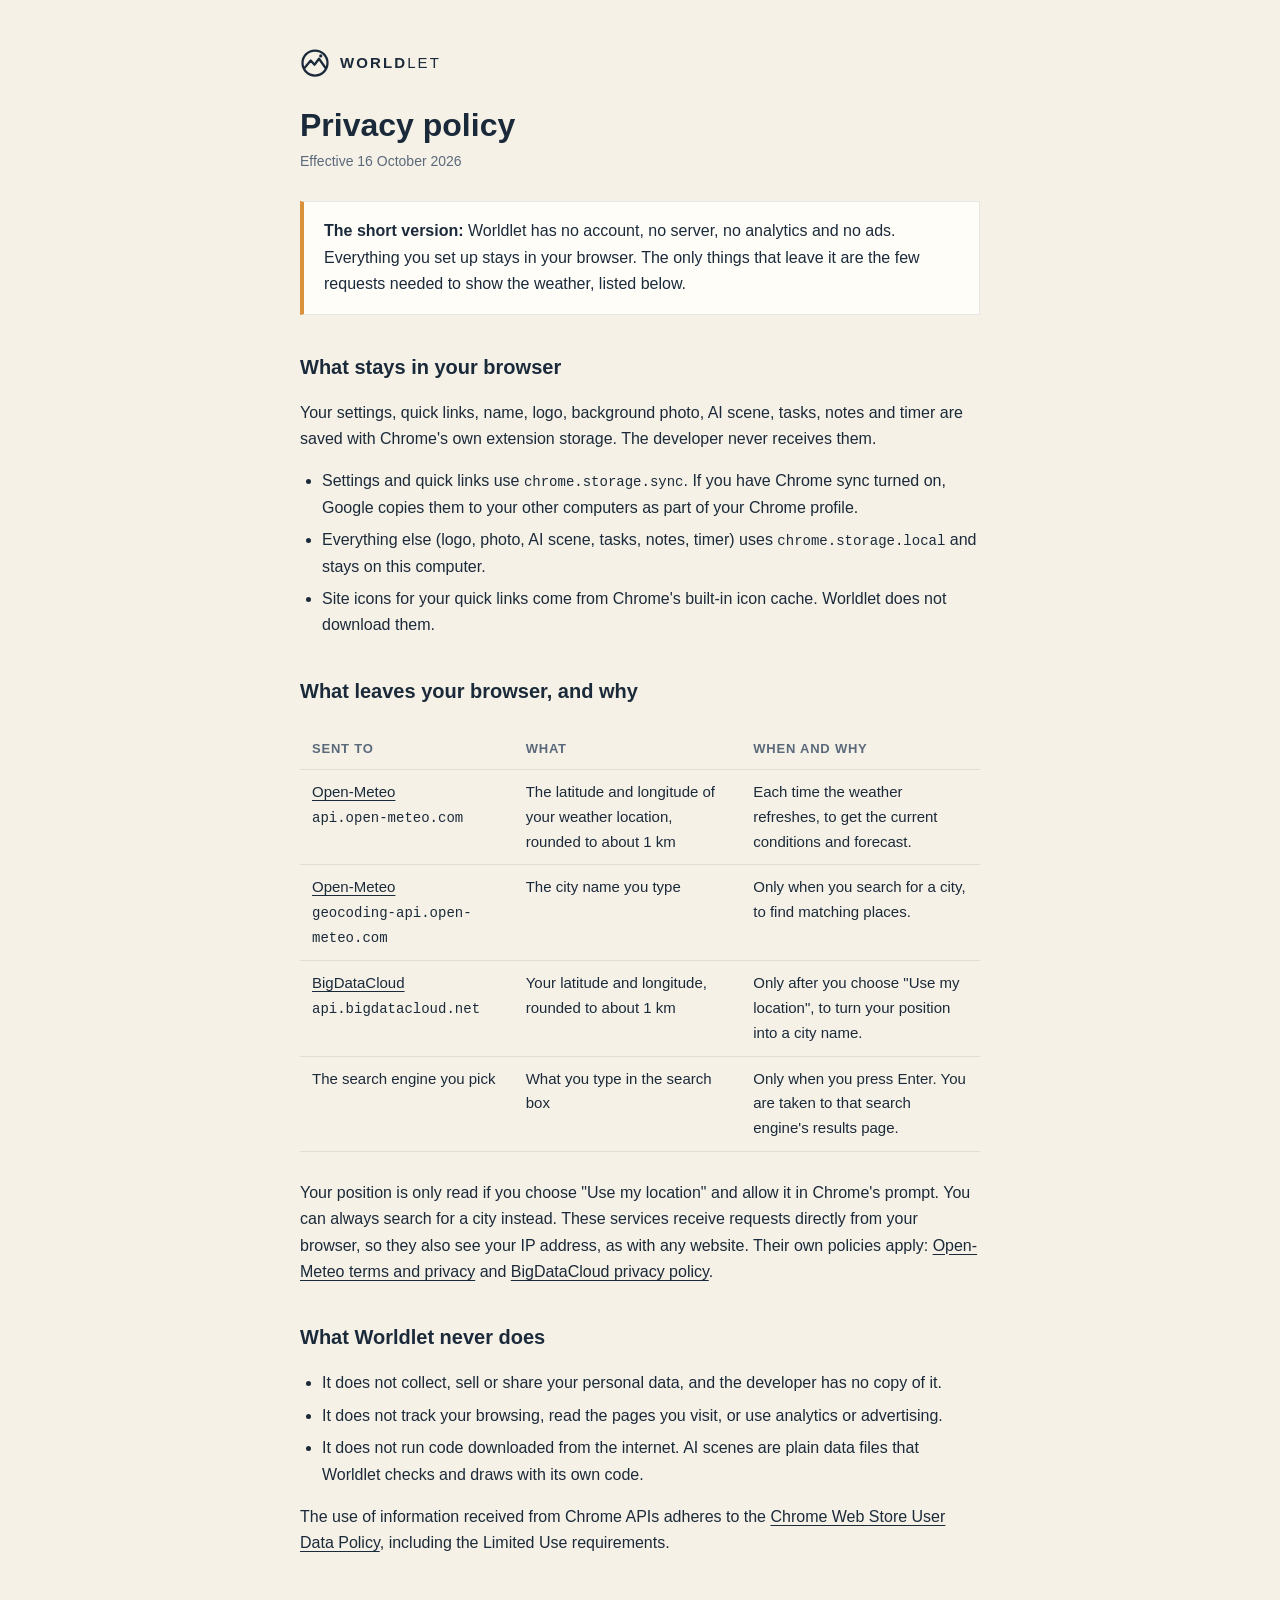
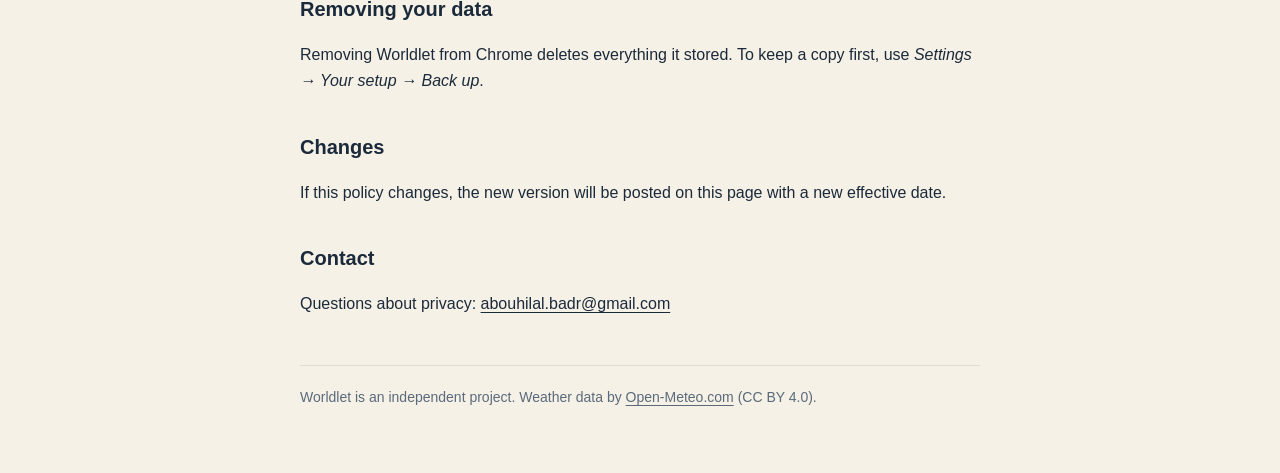
==== store/worldlet-site/privacy.html @ ae80c992 "Worldlet 1.0 A tiny living 3D world in every new tab: five scenes, live weather, photo and AI-made s" ====
<!doctype html>
<html lang="en">
<head>
<meta charset="utf-8" />
<meta name="viewport" content="width=device-width, initial-scale=1" />
<title>Worldlet privacy policy</title>
<meta name="description" content="How the Worldlet new-tab extension handles your data." />
<style>
  :root {
    --bg: #f6f1e7; --card: #fffdf8; --ink: #1b2a3a; --muted: #5a6a7b; --line: rgba(27, 42, 58, 0.1); --accent: #d9913a;
    color-scheme: light;
  }
  @media (prefers-color-scheme: dark) {
    :root { --bg: #10192b; --card: #17233a; --ink: #eef2f8; --muted: #a7b4c6; --line: rgba(255, 255, 255, 0.1); --accent: #f4c47f; color-scheme: dark; }
  }
  * { box-sizing: border-box; }
  body { margin: 0; background: var(--bg); color: var(--ink); font: 16px/1.65 -apple-system, BlinkMacSystemFont, "Segoe UI", Roboto, sans-serif; }
  main { max-width: 720px; margin: 0 auto; padding: 48px 20px 64px; }
  header { display: flex; align-items: center; gap: 10px; margin-bottom: 28px; }
  header svg { width: 30px; height: 30px; }
  header b { letter-spacing: 0.14em; font-size: 15px; }
  header span { letter-spacing: 0.14em; font-size: 15px; font-weight: 400; }
  h1 { font-size: 32px; line-height: 1.2; margin: 0 0 6px; }
  .date { color: var(--muted); margin: 0 0 28px; font-size: 14px; }
  .short { background: var(--card); border: 1px solid var(--line); border-left: 4px solid var(--accent); border-radius: 0; padding: 16px 20px; margin-bottom: 32px; }
  .short p { margin: 0; }
  h2 { font-size: 20px; margin: 36px 0 8px; }
  ul { padding-left: 22px; }
  li { margin: 6px 0; }
  table { width: 100%; border-collapse: collapse; margin: 12px 0; font-size: 15px; }
  th, td { text-align: left; vertical-align: top; padding: 10px 12px; border-bottom: 1px solid var(--line); }
  th { font-size: 13px; text-transform: uppercase; letter-spacing: 0.06em; color: var(--muted); font-weight: 600; }
  .wrap { overflow-x: auto; }
  code { font-size: 14px; }
  a { color: inherit; text-underline-offset: 3px; }
  footer { margin-top: 48px; padding-top: 20px; border-top: 1px solid var(--line); color: var(--muted); font-size: 14px; }
</style>
</head>
<body>
<main>
  <header>
    <svg viewBox="0 0 24 24" fill="none" stroke="currentColor" stroke-width="1.8" stroke-linejoin="round" stroke-linecap="round" aria-hidden="true"><circle cx="12" cy="12" r="10"/><path d="M3.4 16.2 8.6 10l3 3.4L15.2 8.6l5.4 7.6"/><circle cx="16.6" cy="6.3" r="1.3" fill="currentColor" stroke="none"/></svg>
    <div><b>WORLD</b><span>LET</span></div>
  </header>

  <h1>Privacy policy</h1>
  <p class="date">Effective 16 October 2026</p>

  <div class="short">
    <p><strong>The short version:</strong> Worldlet has no account, no server, no analytics and no ads. Everything you set up stays in your browser. The only things that leave it are the few requests needed to show the weather, listed below.</p>
  </div>

  <h2>What stays in your browser</h2>
  <p>Your settings, quick links, name, logo, background photo, AI scene, tasks, notes and timer are saved with Chrome's own extension storage. The developer never receives them.</p>
  <ul>
    <li>Settings and quick links use <code>chrome.storage.sync</code>. If you have Chrome sync turned on, Google copies them to your other computers as part of your Chrome profile.</li>
    <li>Everything else (logo, photo, AI scene, tasks, notes, timer) uses <code>chrome.storage.local</code> and stays on this computer.</li>
    <li>Site icons for your quick links come from Chrome's built-in icon cache. Worldlet does not download them.</li>
  </ul>

  <h2>What leaves your browser, and why</h2>
  <div class="wrap">
  <table>
    <thead><tr><th>Sent to</th><th>What</th><th>When and why</th></tr></thead>
    <tbody>
      <tr>
        <td><a href="https://open-meteo.com/">Open-Meteo</a><br><code>api.open-meteo.com</code></td>
        <td>The latitude and longitude of your weather location, rounded to about 1&nbsp;km</td>
        <td>Each time the weather refreshes, to get the current conditions and forecast.</td>
      </tr>
      <tr>
        <td><a href="https://open-meteo.com/">Open-Meteo</a><br><code>geocoding-api.open-meteo.com</code></td>
        <td>The city name you type</td>
        <td>Only when you search for a city, to find matching places.</td>
      </tr>
      <tr>
        <td><a href="https://www.bigdatacloud.com/">BigDataCloud</a><br><code>api.bigdatacloud.net</code></td>
        <td>Your latitude and longitude, rounded to about 1&nbsp;km</td>
        <td>Only after you choose "Use my location", to turn your position into a city name.</td>
      </tr>
      <tr>
        <td>The search engine you pick</td>
        <td>What you type in the search box</td>
        <td>Only when you press Enter. You are taken to that search engine's results page.</td>
      </tr>
    </tbody>
  </table>
  </div>
  <p>Your position is only read if you choose "Use my location" and allow it in Chrome's prompt. You can always search for a city instead. These services receive requests directly from your browser, so they also see your IP address, as with any website. Their own policies apply: <a href="https://open-meteo.com/en/terms">Open-Meteo terms and privacy</a> and <a href="https://www.bigdatacloud.com/privacy-policy">BigDataCloud privacy policy</a>.</p>

  <h2>What Worldlet never does</h2>
  <ul>
    <li>It does not collect, sell or share your personal data, and the developer has no copy of it.</li>
    <li>It does not track your browsing, read the pages you visit, or use analytics or advertising.</li>
    <li>It does not run code downloaded from the internet. AI scenes are plain data files that Worldlet checks and draws with its own code.</li>
  </ul>
  <p>The use of information received from Chrome APIs adheres to the <a href="https://developer.chrome.com/docs/webstore/program-policies/">Chrome Web Store User Data Policy</a>, including the Limited Use requirements.</p>

  <h2>Removing your data</h2>
  <p>Removing Worldlet from Chrome deletes everything it stored. To keep a copy first, use <em>Settings → Your setup → Back up</em>.</p>

  <h2>Changes</h2>
  <p>If this policy changes, the new version will be posted on this page with a new effective date.</p>

  <h2>Contact</h2>
  <p>Questions about privacy: <a href="mailto:abouhilal.badr@gmail.com">abouhilal.badr@gmail.com</a></p>

  <footer>Worldlet is an independent project. Weather data by <a href="https://open-meteo.com/">Open-Meteo.com</a> (CC BY 4.0).</footer>
</main>
</body>
</html>
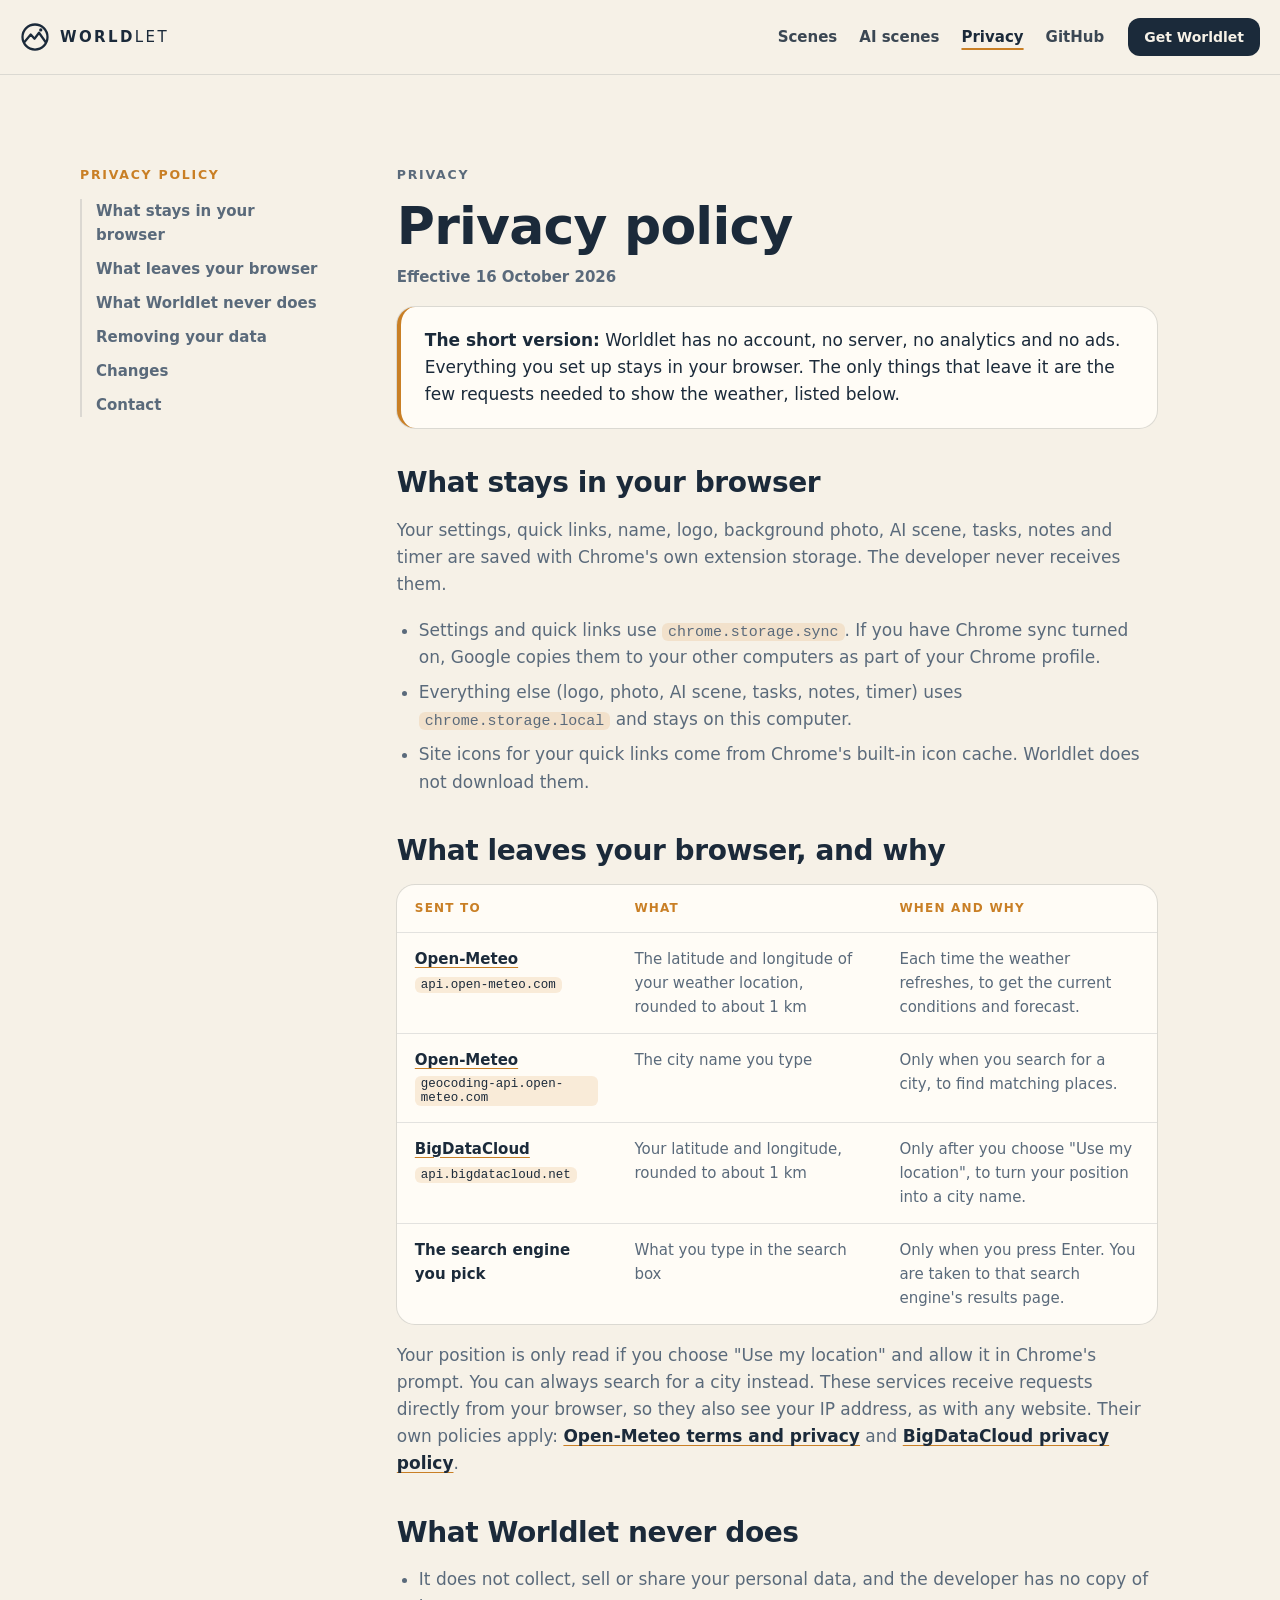
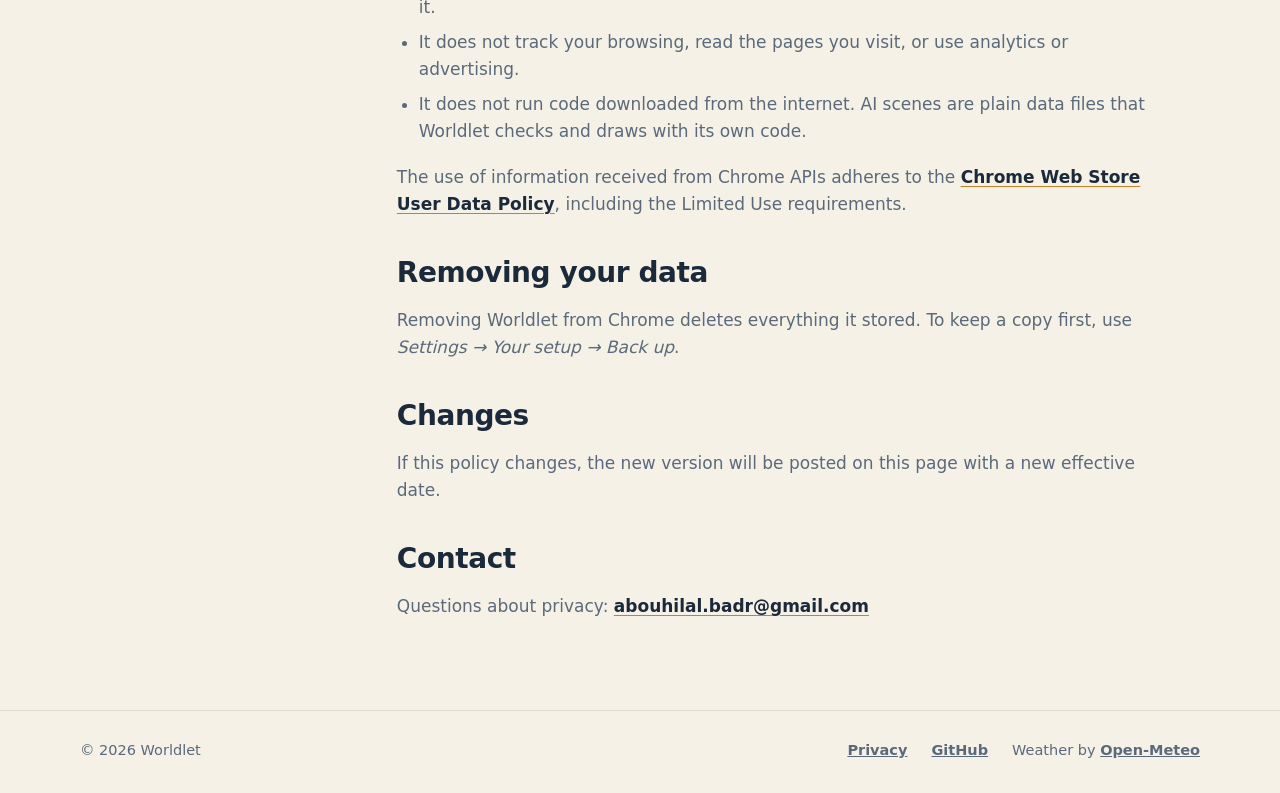
==== commit 4ddac7fa: "Fit the website to large screens and match the privacy page to it The hero grows taller and the page" ====
--- a/store/worldlet-site/privacy.html
+++ b/store/worldlet-site/privacy.html
@@ -2,110 +2,123 @@
 <html lang="en">
 <head>
 <meta charset="utf-8" />
-<meta name="viewport" content="width=device-width, initial-scale=1" />
+<meta name="viewport" content="width=device-width, initial-scale=1, viewport-fit=cover" />
 <title>Worldlet privacy policy</title>
 <meta name="description" content="How the Worldlet new-tab extension handles your data." />
-<style>
-  :root {
-    --bg: #f6f1e7; --card: #fffdf8; --ink: #1b2a3a; --muted: #5a6a7b; --line: rgba(27, 42, 58, 0.1); --accent: #d9913a;
-    color-scheme: light;
-  }
-  @media (prefers-color-scheme: dark) {
-    :root { --bg: #10192b; --card: #17233a; --ink: #eef2f8; --muted: #a7b4c6; --line: rgba(255, 255, 255, 0.1); --accent: #f4c47f; color-scheme: dark; }
-  }
-  * { box-sizing: border-box; }
-  body { margin: 0; background: var(--bg); color: var(--ink); font: 16px/1.65 -apple-system, BlinkMacSystemFont, "Segoe UI", Roboto, sans-serif; }
-  main { max-width: 720px; margin: 0 auto; padding: 48px 20px 64px; }
-  header { display: flex; align-items: center; gap: 10px; margin-bottom: 28px; }
-  header svg { width: 30px; height: 30px; }
-  header b { letter-spacing: 0.14em; font-size: 15px; }
-  header span { letter-spacing: 0.14em; font-size: 15px; font-weight: 400; }
-  h1 { font-size: 32px; line-height: 1.2; margin: 0 0 6px; }
-  .date { color: var(--muted); margin: 0 0 28px; font-size: 14px; }
-  .short { background: var(--card); border: 1px solid var(--line); border-left: 4px solid var(--accent); border-radius: 0; padding: 16px 20px; margin-bottom: 32px; }
-  .short p { margin: 0; }
-  h2 { font-size: 20px; margin: 36px 0 8px; }
-  ul { padding-left: 22px; }
-  li { margin: 6px 0; }
-  table { width: 100%; border-collapse: collapse; margin: 12px 0; font-size: 15px; }
-  th, td { text-align: left; vertical-align: top; padding: 10px 12px; border-bottom: 1px solid var(--line); }
-  th { font-size: 13px; text-transform: uppercase; letter-spacing: 0.06em; color: var(--muted); font-weight: 600; }
-  .wrap { overflow-x: auto; }
-  code { font-size: 14px; }
-  a { color: inherit; text-underline-offset: 3px; }
-  footer { margin-top: 48px; padding-top: 20px; border-top: 1px solid var(--line); color: var(--muted); font-size: 14px; }
-</style>
+<meta name="theme-color" content="#f6f1e7" />
+<link rel="icon" href="assets/icon48.png" />
+<link rel="apple-touch-icon" href="assets/icon128.png" />
+<link rel="preload" href="assets/fonts/nunito-latin-wght-normal.woff2" as="font" type="font/woff2" crossorigin />
+<link rel="stylesheet" href="site.css" />
 </head>
-<body>
+<body class="page">
+
+<header class="topbar">
+  <nav class="nav nav-page" aria-label="Main">
+    <a class="brand" href="/" aria-label="Worldlet home">
+      <svg viewBox="0 0 24 24" fill="none" stroke="currentColor" stroke-width="1.8" stroke-linejoin="round" stroke-linecap="round" aria-hidden="true"><circle cx="12" cy="12" r="10"/><path d="M3.4 16.2 8.6 10l3 3.4L15.2 8.6l5.4 7.6"/><circle cx="16.6" cy="6.3" r="1.3" fill="currentColor" stroke="none"/></svg>
+      <span><b>WORLD</b>LET</span>
+    </a>
+    <div class="nav-links">
+      <a href="/#scenes">Scenes</a>
+      <a href="/#ai">AI scenes</a>
+      <a href="privacy" aria-current="page">Privacy</a>
+      <a href="https://github.com/abouhilalbadr/worldlet">GitHub</a>
+    </div>
+    <a class="btn btn-small" href="/#get">Get Worldlet</a>
+  </nav>
+</header>
+
 <main>
-  <header>
-    <svg viewBox="0 0 24 24" fill="none" stroke="currentColor" stroke-width="1.8" stroke-linejoin="round" stroke-linecap="round" aria-hidden="true"><circle cx="12" cy="12" r="10"/><path d="M3.4 16.2 8.6 10l3 3.4L15.2 8.6l5.4 7.6"/><circle cx="16.6" cy="6.3" r="1.3" fill="currentColor" stroke="none"/></svg>
-    <div><b>WORLD</b><span>LET</span></div>
-  </header>
+  <section class="band doc-band">
+    <div class="wrap doc-grid">
+      <aside class="toc" aria-label="On this page">
+        <p class="eyebrow">Privacy policy</p>
+        <ol>
+          <li><a href="#stays">What stays in your browser</a></li>
+          <li><a href="#leaves">What leaves your browser</a></li>
+          <li><a href="#never">What Worldlet never does</a></li>
+          <li><a href="#removing">Removing your data</a></li>
+          <li><a href="#changes">Changes</a></li>
+          <li><a href="#contact">Contact</a></li>
+        </ol>
+      </aside>
 
-  <h1>Privacy policy</h1>
-  <p class="date">Effective 16 October 2026</p>
+      <article class="doc">
+        <p class="eyebrow">Privacy</p>
+        <h1>Privacy policy</h1>
+        <p class="doc-date">Effective 16 October 2026</p>
 
-  <div class="short">
-    <p><strong>The short version:</strong> Worldlet has no account, no server, no analytics and no ads. Everything you set up stays in your browser. The only things that leave it are the few requests needed to show the weather, listed below.</p>
+        <div class="callout">
+          <p><strong>The short version:</strong> Worldlet has no account, no server, no analytics and no ads. Everything you set up stays in your browser. The only things that leave it are the few requests needed to show the weather, listed below.</p>
+        </div>
+
+        <h2 id="stays">What stays in your browser</h2>
+        <p>Your settings, quick links, name, logo, background photo, AI scene, tasks, notes and timer are saved with Chrome's own extension storage. The developer never receives them.</p>
+        <ul>
+          <li>Settings and quick links use <code>chrome.storage.sync</code>. If you have Chrome sync turned on, Google copies them to your other computers as part of your Chrome profile.</li>
+          <li>Everything else (logo, photo, AI scene, tasks, notes, timer) uses <code>chrome.storage.local</code> and stays on this computer.</li>
+          <li>Site icons for your quick links come from Chrome's built-in icon cache. Worldlet does not download them.</li>
+        </ul>
+
+        <h2 id="leaves">What leaves your browser, and why</h2>
+        <div class="table-wrap">
+          <table>
+            <thead><tr><th>Sent to</th><th>What</th><th>When and why</th></tr></thead>
+            <tbody>
+              <tr>
+                <td><a href="https://open-meteo.com/">Open-Meteo</a><br><code>api.open-meteo.com</code></td>
+                <td>The latitude and longitude of your weather location, rounded to about 1&nbsp;km</td>
+                <td>Each time the weather refreshes, to get the current conditions and forecast.</td>
+              </tr>
+              <tr>
+                <td><a href="https://open-meteo.com/">Open-Meteo</a><br><code>geocoding-api.open-meteo.com</code></td>
+                <td>The city name you type</td>
+                <td>Only when you search for a city, to find matching places.</td>
+              </tr>
+              <tr>
+                <td><a href="https://www.bigdatacloud.com/">BigDataCloud</a><br><code>api.bigdatacloud.net</code></td>
+                <td>Your latitude and longitude, rounded to about 1&nbsp;km</td>
+                <td>Only after you choose "Use my location", to turn your position into a city name.</td>
+              </tr>
+              <tr>
+                <td>The search engine you pick</td>
+                <td>What you type in the search box</td>
+                <td>Only when you press Enter. You are taken to that search engine's results page.</td>
+              </tr>
+            </tbody>
+          </table>
+        </div>
+        <p>Your position is only read if you choose "Use my location" and allow it in Chrome's prompt. You can always search for a city instead. These services receive requests directly from your browser, so they also see your IP address, as with any website. Their own policies apply: <a href="https://open-meteo.com/en/terms">Open-Meteo terms and privacy</a> and <a href="https://www.bigdatacloud.com/privacy-policy">BigDataCloud privacy policy</a>.</p>
+
+        <h2 id="never">What Worldlet never does</h2>
+        <ul>
+          <li>It does not collect, sell or share your personal data, and the developer has no copy of it.</li>
+          <li>It does not track your browsing, read the pages you visit, or use analytics or advertising.</li>
+          <li>It does not run code downloaded from the internet. AI scenes are plain data files that Worldlet checks and draws with its own code.</li>
+        </ul>
+        <p>The use of information received from Chrome APIs adheres to the <a href="https://developer.chrome.com/docs/webstore/program-policies/">Chrome Web Store User Data Policy</a>, including the Limited Use requirements.</p>
+
+        <h2 id="removing">Removing your data</h2>
+        <p>Removing Worldlet from Chrome deletes everything it stored. To keep a copy first, use <em>Settings → Your setup → Back up</em>.</p>
+
+        <h2 id="changes">Changes</h2>
+        <p>If this policy changes, the new version will be posted on this page with a new effective date.</p>
+
+        <h2 id="contact">Contact</h2>
+        <p>Questions about privacy: <a href="mailto:abouhilal.badr@gmail.com">abouhilal.badr@gmail.com</a></p>
+      </article>
+    </div>
+  </section>
+</main>
+
+<footer class="footer">
+  <div class="wrap footer-row">
+    <span>© 2026 Worldlet</span>
+    <a href="privacy">Privacy</a>
+    <a href="https://github.com/abouhilalbadr/worldlet">GitHub</a>
+    <span>Weather by <a href="https://open-meteo.com/">Open-Meteo</a></span>
   </div>
-
-  <h2>What stays in your browser</h2>
-  <p>Your settings, quick links, name, logo, background photo, AI scene, tasks, notes and timer are saved with Chrome's own extension storage. The developer never receives them.</p>
-  <ul>
-    <li>Settings and quick links use <code>chrome.storage.sync</code>. If you have Chrome sync turned on, Google copies them to your other computers as part of your Chrome profile.</li>
-    <li>Everything else (logo, photo, AI scene, tasks, notes, timer) uses <code>chrome.storage.local</code> and stays on this computer.</li>
-    <li>Site icons for your quick links come from Chrome's built-in icon cache. Worldlet does not download them.</li>
-  </ul>
-
-  <h2>What leaves your browser, and why</h2>
-  <div class="wrap">
-  <table>
-    <thead><tr><th>Sent to</th><th>What</th><th>When and why</th></tr></thead>
-    <tbody>
-      <tr>
-        <td><a href="https://open-meteo.com/">Open-Meteo</a><br><code>api.open-meteo.com</code></td>
-        <td>The latitude and longitude of your weather location, rounded to about 1&nbsp;km</td>
-        <td>Each time the weather refreshes, to get the current conditions and forecast.</td>
-      </tr>
-      <tr>
-        <td><a href="https://open-meteo.com/">Open-Meteo</a><br><code>geocoding-api.open-meteo.com</code></td>
-        <td>The city name you type</td>
-        <td>Only when you search for a city, to find matching places.</td>
-      </tr>
-      <tr>
-        <td><a href="https://www.bigdatacloud.com/">BigDataCloud</a><br><code>api.bigdatacloud.net</code></td>
-        <td>Your latitude and longitude, rounded to about 1&nbsp;km</td>
-        <td>Only after you choose "Use my location", to turn your position into a city name.</td>
-      </tr>
-      <tr>
-        <td>The search engine you pick</td>
-        <td>What you type in the search box</td>
-        <td>Only when you press Enter. You are taken to that search engine's results page.</td>
-      </tr>
-    </tbody>
-  </table>
-  </div>
-  <p>Your position is only read if you choose "Use my location" and allow it in Chrome's prompt. You can always search for a city instead. These services receive requests directly from your browser, so they also see your IP address, as with any website. Their own policies apply: <a href="https://open-meteo.com/en/terms">Open-Meteo terms and privacy</a> and <a href="https://www.bigdatacloud.com/privacy-policy">BigDataCloud privacy policy</a>.</p>
-
-  <h2>What Worldlet never does</h2>
-  <ul>
-    <li>It does not collect, sell or share your personal data, and the developer has no copy of it.</li>
-    <li>It does not track your browsing, read the pages you visit, or use analytics or advertising.</li>
-    <li>It does not run code downloaded from the internet. AI scenes are plain data files that Worldlet checks and draws with its own code.</li>
-  </ul>
-  <p>The use of information received from Chrome APIs adheres to the <a href="https://developer.chrome.com/docs/webstore/program-policies/">Chrome Web Store User Data Policy</a>, including the Limited Use requirements.</p>
-
-  <h2>Removing your data</h2>
-  <p>Removing Worldlet from Chrome deletes everything it stored. To keep a copy first, use <em>Settings → Your setup → Back up</em>.</p>
-
-  <h2>Changes</h2>
-  <p>If this policy changes, the new version will be posted on this page with a new effective date.</p>
-
-  <h2>Contact</h2>
-  <p>Questions about privacy: <a href="mailto:abouhilal.badr@gmail.com">abouhilal.badr@gmail.com</a></p>
-
-  <footer>Worldlet is an independent project. Weather data by <a href="https://open-meteo.com/">Open-Meteo.com</a> (CC BY 4.0).</footer>
-</main>
+</footer>
 </body>
 </html>
--- a/store/worldlet-site/site.css
+++ b/store/worldlet-site/site.css
@@ -0,0 +1,206 @@
+/* Layout: a full-bleed live 3D hero with glass controls, then alternating sand bands with one idea each. */
+@font-face { font-family: Nunito; src: url('assets/fonts/nunito-latin-wght-normal.woff2') format('woff2'); font-weight: 200 1000; font-display: swap; }
+
+:root {
+  --sand: #f6f1e7; --sand-2: #efe7d6; --paper: #fffcf6; --ink: #1b2a3a; --muted: #5a6a7b; --line: rgba(27, 42, 58, 0.12);
+  --amber: #c97f25; --amber-soft: rgba(217, 145, 58, 0.16); --sea: #1f6f9e; --ok: #2e7d4f; --ok-soft: rgba(46, 125, 79, 0.12);
+  --glass: rgba(255, 252, 246, 0.72); --glass-line: rgba(255, 255, 255, 0.8); --code: #1b2a3a; --code-ink: #e8eef6;
+  --font: Nunito, ui-rounded, "SF Pro Rounded", system-ui, -apple-system, "Segoe UI", sans-serif;
+  --mono: ui-monospace, "SF Mono", Menlo, Consolas, monospace;
+  --gutter: max(20px, env(safe-area-inset-left, 0px));
+  color-scheme: light;
+}
+@media (prefers-color-scheme: dark) {
+  :root {
+    --sand: #0f1828; --sand-2: #131f33; --paper: #172338; --ink: #eef2f8; --muted: #a7b4c6; --line: rgba(255, 255, 255, 0.1);
+    --amber: #f4c47f; --amber-soft: rgba(244, 196, 127, 0.14); --sea: #7cc0e8; --ok: #8fd8a8; --ok-soft: rgba(143, 216, 168, 0.12);
+    --glass: rgba(18, 28, 48, 0.66); --glass-line: rgba(255, 255, 255, 0.12); --code: #0a1220; --code-ink: #e8eef6;
+    color-scheme: dark;
+  }
+}
+
+* { box-sizing: border-box; }
+html { scroll-behavior: smooth; }
+body { margin: 0; background: var(--sand); color: var(--ink); font: 500 17px/1.6 var(--font); -webkit-font-smoothing: antialiased; }
+img { max-width: 100%; display: block; }
+a { color: inherit; }
+button { font: inherit; color: inherit; cursor: pointer; }
+:focus-visible { outline: 2px solid var(--amber); outline-offset: 3px; border-radius: 6px; }
+h1, h2, h3 { margin: 0; text-wrap: balance; letter-spacing: -0.015em; }
+h1 { font-size: clamp(36px, 5.2vw, 60px); line-height: 1.04; font-weight: 900; }
+h2 { font-size: clamp(28px, 3.6vw, 42px); line-height: 1.1; font-weight: 900; }
+h3 { font-size: 19px; line-height: 1.3; font-weight: 800; }
+p { margin: 0; }
+.eyebrow { font-size: 12.5px; font-weight: 800; letter-spacing: 0.14em; text-transform: uppercase; color: var(--amber); }
+.lede { font-size: 18.5px; color: var(--muted); max-width: 60ch; }
+.hint { font-size: 14px; color: var(--muted); font-weight: 600; }
+.center { text-align: center; }
+.link { font-weight: 800; text-decoration: underline; text-decoration-color: var(--amber); text-decoration-thickness: 2px; text-underline-offset: 4px; }
+code { font: 500 0.88em var(--mono); background: var(--amber-soft); padding: 1px 6px; border-radius: 6px; }
+
+.btn { display: inline-flex; align-items: center; justify-content: center; height: 46px; padding: 0 22px; border-radius: 12px; border: 0; background: var(--ink); color: var(--sand); font-weight: 800; font-size: 15.5px; text-decoration: none; transition: transform 0.15s; }
+.btn:hover { transform: translateY(-1px); }
+.btn-ghost { background: transparent; color: var(--ink); box-shadow: inset 0 0 0 1.5px var(--line); }
+.btn-small { height: 38px; padding: 0 16px; font-size: 14px; }
+
+.glass { background: var(--glass); border: 1px solid var(--glass-line); backdrop-filter: blur(16px) saturate(1.3); -webkit-backdrop-filter: blur(16px) saturate(1.3); box-shadow: 0 10px 30px rgba(20, 40, 70, 0.12); }
+
+/* ---------- hero ---------- */
+.hero { position: relative; height: clamp(640px, 92svh, 1320px); overflow: hidden; background: #bcd9ea url('assets/hero.jpg') center / cover no-repeat; color: #1b2a3a; isolation: isolate; }
+.hero-canvas { position: absolute; inset: 0; width: 100%; height: 100%; display: block; z-index: -1; cursor: grab; }
+.hero-canvas:active { cursor: grabbing; }
+.hero .glass { --glass: rgba(255, 252, 246, 0.72); --glass-line: rgba(255, 255, 255, 0.8); }
+.hero.night { color: #eef2f8; }
+.hero.night .glass { --glass: rgba(18, 28, 48, 0.62); --glass-line: rgba(255, 255, 255, 0.14); }
+.hero .eyebrow { color: #a8641a; }
+.hero.night .eyebrow { color: #f4c47f; }
+.hero .lede, .hero .hint { color: inherit; opacity: 0.82; }
+.hero .btn { background: #1b2a3a; color: #fff; }
+.hero .btn-ghost { background: transparent; color: inherit; box-shadow: inset 0 0 0 1.5px currentColor; }
+.hero.night .btn:not(.btn-ghost) { background: #f4c47f; color: #1a2232; }
+
+.nav { position: absolute; top: 0; left: 0; right: 0; display: flex; align-items: center; gap: 24px; padding: max(18px, env(safe-area-inset-top, 0px)) var(--gutter) 18px; padding-right: max(20px, env(safe-area-inset-right, 0px)); }
+.brand { display: flex; align-items: center; gap: 10px; text-decoration: none; }
+.brand svg { width: 30px; height: 30px; }
+.brand span { letter-spacing: 0.16em; font-size: 15px; font-weight: 500; }
+.brand b { font-weight: 900; }
+.nav-links { display: flex; gap: 22px; margin-left: auto; font-weight: 700; font-size: 15px; }
+.nav-links a { text-decoration: none; opacity: 0.85; }
+.nav-links a:hover { opacity: 1; text-decoration: underline; text-underline-offset: 4px; }
+
+.hero-copy { position: absolute; left: var(--gutter); top: 50%; transform: translateY(-56%); width: min(500px, 40vw); border-radius: 24px; padding: 30px 32px; display: grid; gap: 16px; }
+.cta-row { display: flex; gap: 10px; flex-wrap: wrap; margin-top: 4px; }
+
+.dock { position: absolute; left: 50%; bottom: max(22px, env(safe-area-inset-bottom, 0px)); transform: translateX(-50%); border-radius: 18px; padding: 8px; display: grid; gap: 6px; max-width: calc(100% - 40px); }
+.dock-row { display: flex; gap: 4px; justify-content: center; }
+.dock-small { gap: 14px; }
+.dock-small > div { display: flex; gap: 2px; }
+.dock button { border: 0; background: transparent; padding: 8px 13px; border-radius: 10px; font-weight: 800; font-size: 14px; white-space: nowrap; opacity: 0.8; }
+.dock-small button { padding: 5px 10px; font-size: 12.5px; }
+.dock button:hover { opacity: 1; background: rgba(127, 127, 127, 0.14); }
+.dock button[aria-pressed="true"] { opacity: 1; background: #1b2a3a; color: #fff; }
+.hero.night .dock button[aria-pressed="true"] { background: #f4c47f; color: #1a2232; }
+
+/* ---------- bands ---------- */
+.band { padding-block: clamp(64px, 9vw, 120px); }
+.band-alt { background: var(--sand-2); }
+.wrap { max-width: 1160px; margin: 0 auto; padding-left: var(--gutter); padding-right: max(20px, env(safe-area-inset-right, 0px)); }
+.section-head { display: grid; gap: 14px; justify-items: center; text-align: center; margin-bottom: 44px; }
+.split { display: grid; grid-template-columns: minmax(0, 0.9fr) minmax(0, 1.1fr); gap: clamp(32px, 5vw, 72px); align-items: center; }
+.split-rev { grid-template-columns: minmax(0, 1fr) minmax(0, 0.95fr); }
+.copy { display: grid; gap: 18px; min-width: 0; }
+
+.features { list-style: none; margin: 6px 0 0; padding: 0; display: grid; gap: 12px; }
+.features li { padding-left: 26px; position: relative; color: var(--muted); }
+.features li::before { content: ''; position: absolute; left: 2px; top: 0.62em; width: 10px; height: 10px; border-radius: 3px; background: var(--amber); transform: rotate(45deg); }
+.features strong { color: var(--ink); font-weight: 800; }
+
+.frame { margin: 0; border-radius: 16px; overflow: hidden; background: var(--paper); box-shadow: 0 30px 60px rgba(20, 40, 70, 0.18), 0 0 0 1px var(--line); }
+.frame-bar { display: flex; align-items: center; gap: 7px; height: 34px; padding: 0 14px; background: var(--paper); border-bottom: 1px solid var(--line); }
+.frame-bar i { width: 10px; height: 10px; border-radius: 50%; background: var(--line); }
+.frame-bar span { margin-left: 10px; font-size: 12.5px; font-weight: 700; color: var(--muted); }
+.frame img { width: 100%; height: auto; }
+
+.scene-grid { display: grid; grid-template-columns: repeat(3, minmax(0, 1fr)); gap: 16px; }
+.scene-card { display: grid; align-content: start; gap: 6px; text-align: left; border: 0; padding: 8px 8px 16px; border-radius: 18px; background: var(--paper); box-shadow: 0 0 0 1px var(--line); transition: transform 0.15s, box-shadow 0.15s; }
+.scene-card img { width: 100%; aspect-ratio: 4 / 3; object-fit: cover; border-radius: 12px; margin-bottom: 6px; }
+button.scene-card:hover { transform: translateY(-2px); box-shadow: 0 0 0 1px var(--line), 0 14px 30px rgba(20, 40, 70, 0.12); }
+.sc-name { font-size: 18px; font-weight: 900; padding: 0 8px; }
+.sc-line { font-size: 15px; color: var(--muted); padding: 0 8px; line-height: 1.5; }
+.scene-card-plain { padding: 24px 16px; align-content: center; background: transparent; box-shadow: inset 0 0 0 2px var(--line); }
+.scene-grid + .hint { margin-top: 22px; }
+
+.steps { margin: 0; padding: 0; list-style: none; counter-reset: s; display: grid; gap: 14px; }
+.steps li { counter-increment: s; position: relative; padding-left: 44px; color: var(--muted); }
+.steps li::before { content: counter(s); position: absolute; left: 0; top: -2px; width: 30px; height: 30px; border-radius: 50%; display: grid; place-items: center; background: var(--amber-soft); color: var(--ink); font-weight: 900; font-size: 14.5px; }
+.steps strong { color: var(--ink); font-weight: 800; }
+.steps-tight { gap: 10px; font-size: 15.5px; }
+.note { font-size: 15px; color: var(--muted); border-left: 3px solid var(--amber); padding-left: 14px; }
+#loadRiad { justify-self: start; }
+.msg { font-size: 14.5px; font-weight: 700; color: var(--ok); }
+.msg.error { color: #c0392b; }
+.code { margin: 0; min-width: 0; overflow-x: auto; background: var(--code); color: var(--code-ink); border-radius: 18px; padding: 26px 28px; font: 500 14px/1.7 var(--mono); box-shadow: 0 30px 60px rgba(20, 40, 70, 0.18); }
+.code code { background: none; padding: 0; font: inherit; }
+.code .k { color: #f4c47f; }
+.code .s { color: #8fd8a8; }
+
+.trio { display: grid; grid-template-columns: repeat(3, minmax(0, 1fr)); gap: 16px; margin-bottom: 32px; }
+.point { background: var(--paper); border-radius: 18px; padding: 24px; display: grid; gap: 8px; align-content: start; box-shadow: 0 0 0 1px var(--line); }
+.point p { color: var(--muted); font-size: 16px; }
+
+.get-grid { display: grid; grid-template-columns: repeat(2, minmax(0, 1fr)); gap: 16px; max-width: 900px; margin: 0 auto; }
+.get-card { background: var(--paper); border-radius: 20px; padding: 28px; display: grid; gap: 12px; align-content: start; box-shadow: 0 0 0 1px var(--line); }
+.get-card p { color: var(--muted); }
+.pill { justify-self: start; font-size: 12px; font-weight: 800; letter-spacing: 0.08em; text-transform: uppercase; padding: 5px 10px; border-radius: 999px; background: var(--amber-soft); color: var(--amber); }
+.pill-ok { background: var(--ok-soft); color: var(--ok); }
+
+.footer { border-top: 1px solid var(--line); padding-block: 28px max(28px, env(safe-area-inset-bottom, 0px)); font-size: 14.5px; color: var(--muted); }
+.footer-row { display: flex; flex-wrap: wrap; gap: 10px 24px; }
+.footer-row span:first-child { margin-right: auto; }
+.footer a { font-weight: 700; }
+
+/* ---------- inner pages (privacy) ---------- */
+.topbar { border-bottom: 1px solid var(--line); background: var(--sand); }
+.nav-page { position: static; padding-top: max(18px, env(safe-area-inset-top, 0px)); padding-bottom: 18px; }
+.nav-links a[aria-current="page"] { opacity: 1; text-decoration: underline; text-decoration-color: var(--amber); text-decoration-thickness: 2px; text-underline-offset: 6px; }
+.nav-page .btn { background: var(--ink); color: var(--sand); }
+.doc-band { padding-block: clamp(48px, 7vw, 96px); }
+.doc-grid { display: grid; grid-template-columns: 240px minmax(0, 1fr); gap: clamp(32px, 6vw, 96px); align-items: start; }
+.toc { position: sticky; top: 32px; display: grid; gap: 14px; }
+.toc ol { list-style: none; margin: 0; padding: 0 0 0 14px; border-left: 2px solid var(--line); display: grid; gap: 10px; font-size: 15px; font-weight: 700; }
+.toc a { text-decoration: none; color: var(--muted); }
+.toc a:hover { color: var(--ink); }
+.doc { max-width: 760px; display: grid; gap: 18px; min-width: 0; }
+.doc .eyebrow { margin-bottom: -4px; }
+.doc h1 { font-size: clamp(34px, 4.4vw, 52px); }
+.doc-date { color: var(--muted); font-size: 15px; font-weight: 700; margin-top: -6px; }
+.doc h2 { font-size: clamp(22px, 2.2vw, 28px); margin-top: 22px; scroll-margin-top: 24px; }
+.doc p, .doc li { color: var(--muted); }
+.doc strong { color: var(--ink); }
+.doc a { font-weight: 700; text-decoration-color: var(--amber); text-underline-offset: 3px; color: var(--ink); }
+.doc ul { margin: 0; padding-left: 22px; display: grid; gap: 8px; }
+.callout { background: var(--paper); border-radius: 18px; padding: 20px 24px; box-shadow: 0 0 0 1px var(--line); border-left: 4px solid var(--amber); }
+.callout p { color: var(--ink); }
+.table-wrap { overflow-x: auto; background: var(--paper); border-radius: 18px; box-shadow: 0 0 0 1px var(--line); }
+.doc table { width: 100%; min-width: 560px; border-collapse: collapse; font-size: 15px; }
+.doc th, .doc td { text-align: left; vertical-align: top; padding: 14px 18px; border-bottom: 1px solid var(--line); color: var(--muted); }
+.doc tr:last-child td { border-bottom: 0; }
+.doc th { font-size: 12px; font-weight: 800; letter-spacing: 0.1em; text-transform: uppercase; color: var(--amber); }
+.doc td:first-child { color: var(--ink); font-weight: 700; }
+.doc td code { display: inline-block; margin-top: 4px; font-size: 12.5px; }
+
+/* ---------- large screens ---------- */
+/* Scale the text and layout (not the 3D canvas) so the page keeps its proportions on big monitors. */
+@media (min-width: 1680px) { main, .footer, .nav, .hero-copy, .dock { zoom: 1.18; } }
+@media (min-width: 2100px) { main, .footer, .nav, .hero-copy, .dock { zoom: 1.4; } }
+@media (min-width: 2800px) { main, .footer, .nav, .hero-copy, .dock { zoom: 1.75; } }
+@media (max-width: 900px) {
+  .doc-grid { grid-template-columns: minmax(0, 1fr); }
+  .toc { position: static; }
+}
+
+/* ---------- small screens ---------- */
+@media (max-width: 900px) {
+  .nav-links { display: none; }
+  .nav .btn-small { margin-left: auto; }
+  /* Phones stack the hero: copy, then the live scene in its own area, then the controls. */
+  .hero { height: auto; display: flex; flex-direction: column; padding: 84px 0 18px; background: linear-gradient(#d7ebf6, #a9d2ea); }
+  .hero.night { background: linear-gradient(#141f38, #1d2b4a); }
+  .hero-copy { order: 1; position: relative; left: auto; top: auto; transform: none; width: auto; margin: 0 16px; padding: 22px; gap: 12px; }
+  .hero-copy .hint { display: none; }
+  .hero-canvas { order: 2; position: relative; inset: auto; height: 360px; z-index: 0; }
+  .dock { order: 3; position: relative; left: auto; bottom: auto; transform: none; margin: 0 16px; max-width: none; }
+  .dock-row { justify-content: flex-start; overflow-x: auto; scrollbar-width: none; }
+  .dock-small { flex-direction: column; gap: 4px; }
+  .split, .split-rev { grid-template-columns: minmax(0, 1fr); }
+  .scene-grid, .trio, .get-grid { grid-template-columns: minmax(0, 1fr); }
+  .scene-grid { grid-template-columns: repeat(2, minmax(0, 1fr)); }
+}
+@media (max-width: 520px) {
+  .scene-grid { grid-template-columns: minmax(0, 1fr); }
+  .lede { font-size: 17px; }
+}
+@media (prefers-reduced-motion: reduce) {
+  html { scroll-behavior: auto; }
+  .btn, .scene-card { transition: none; }
+}
